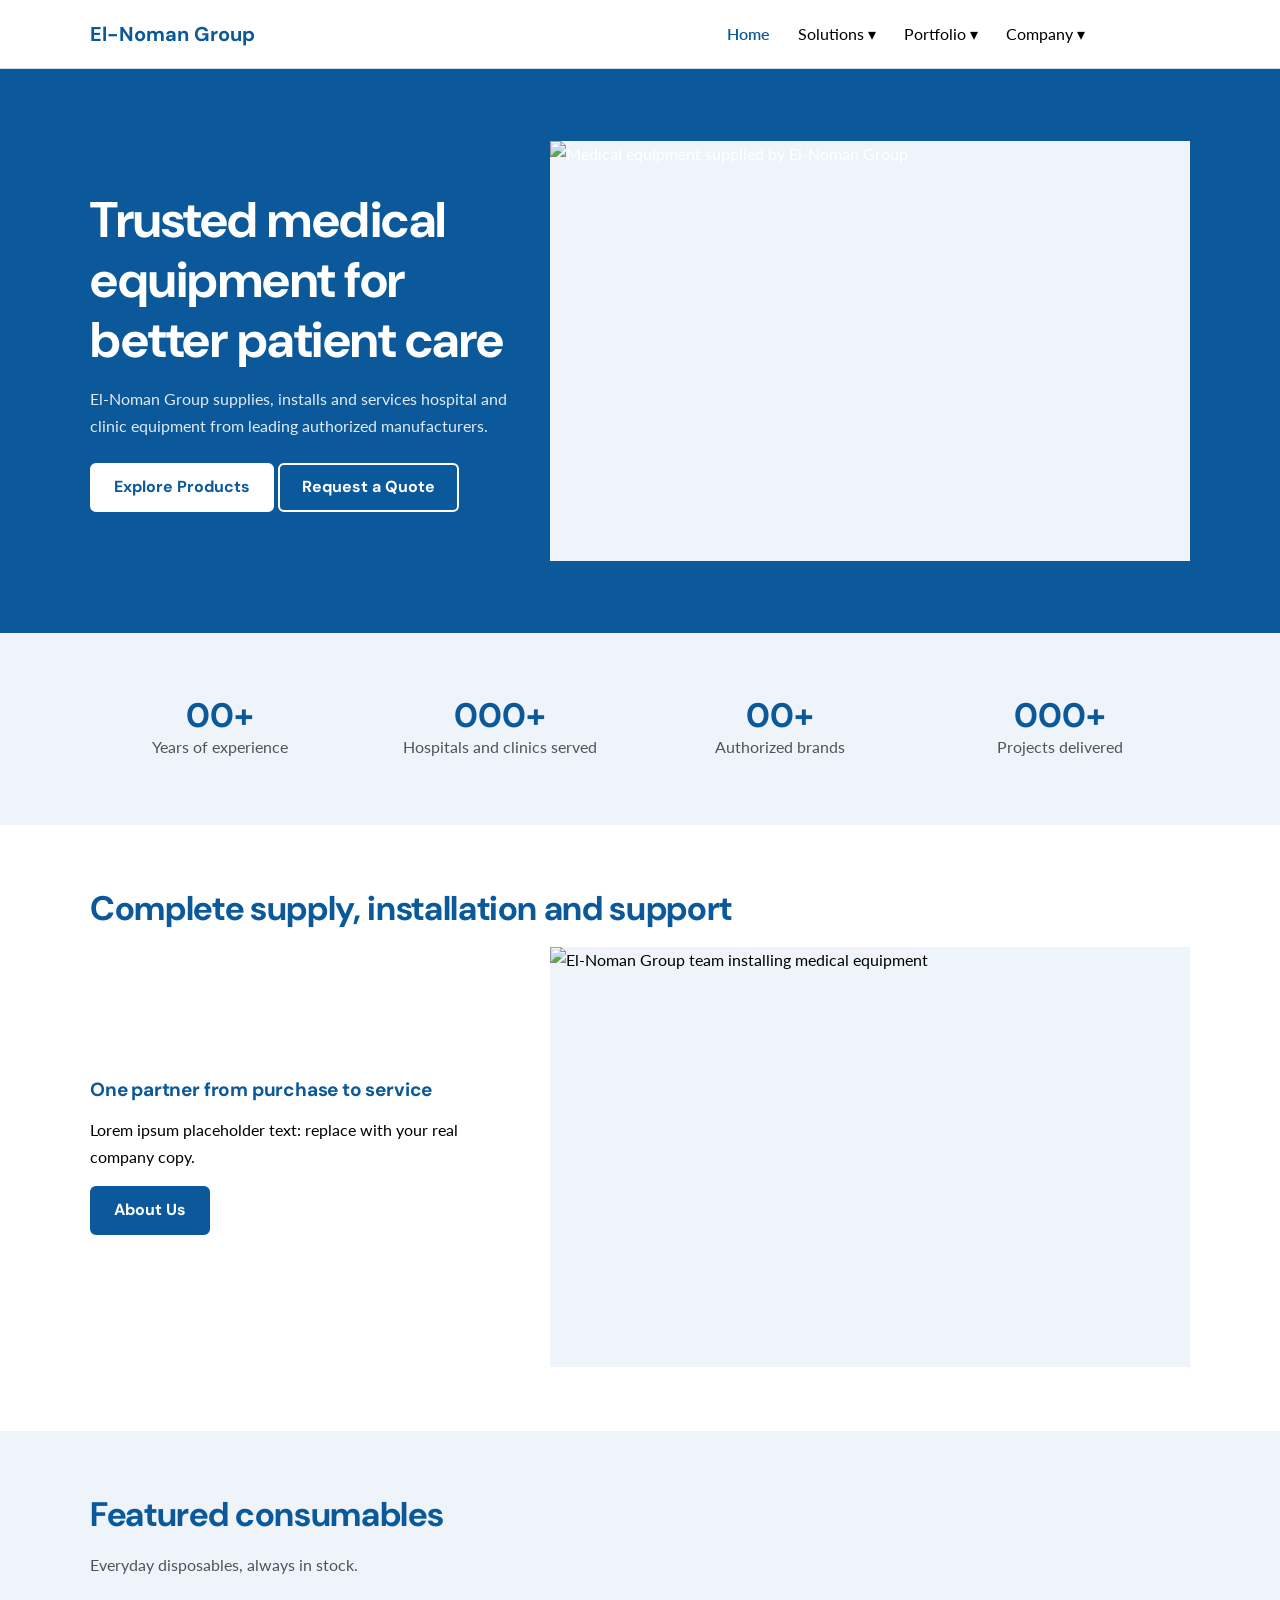
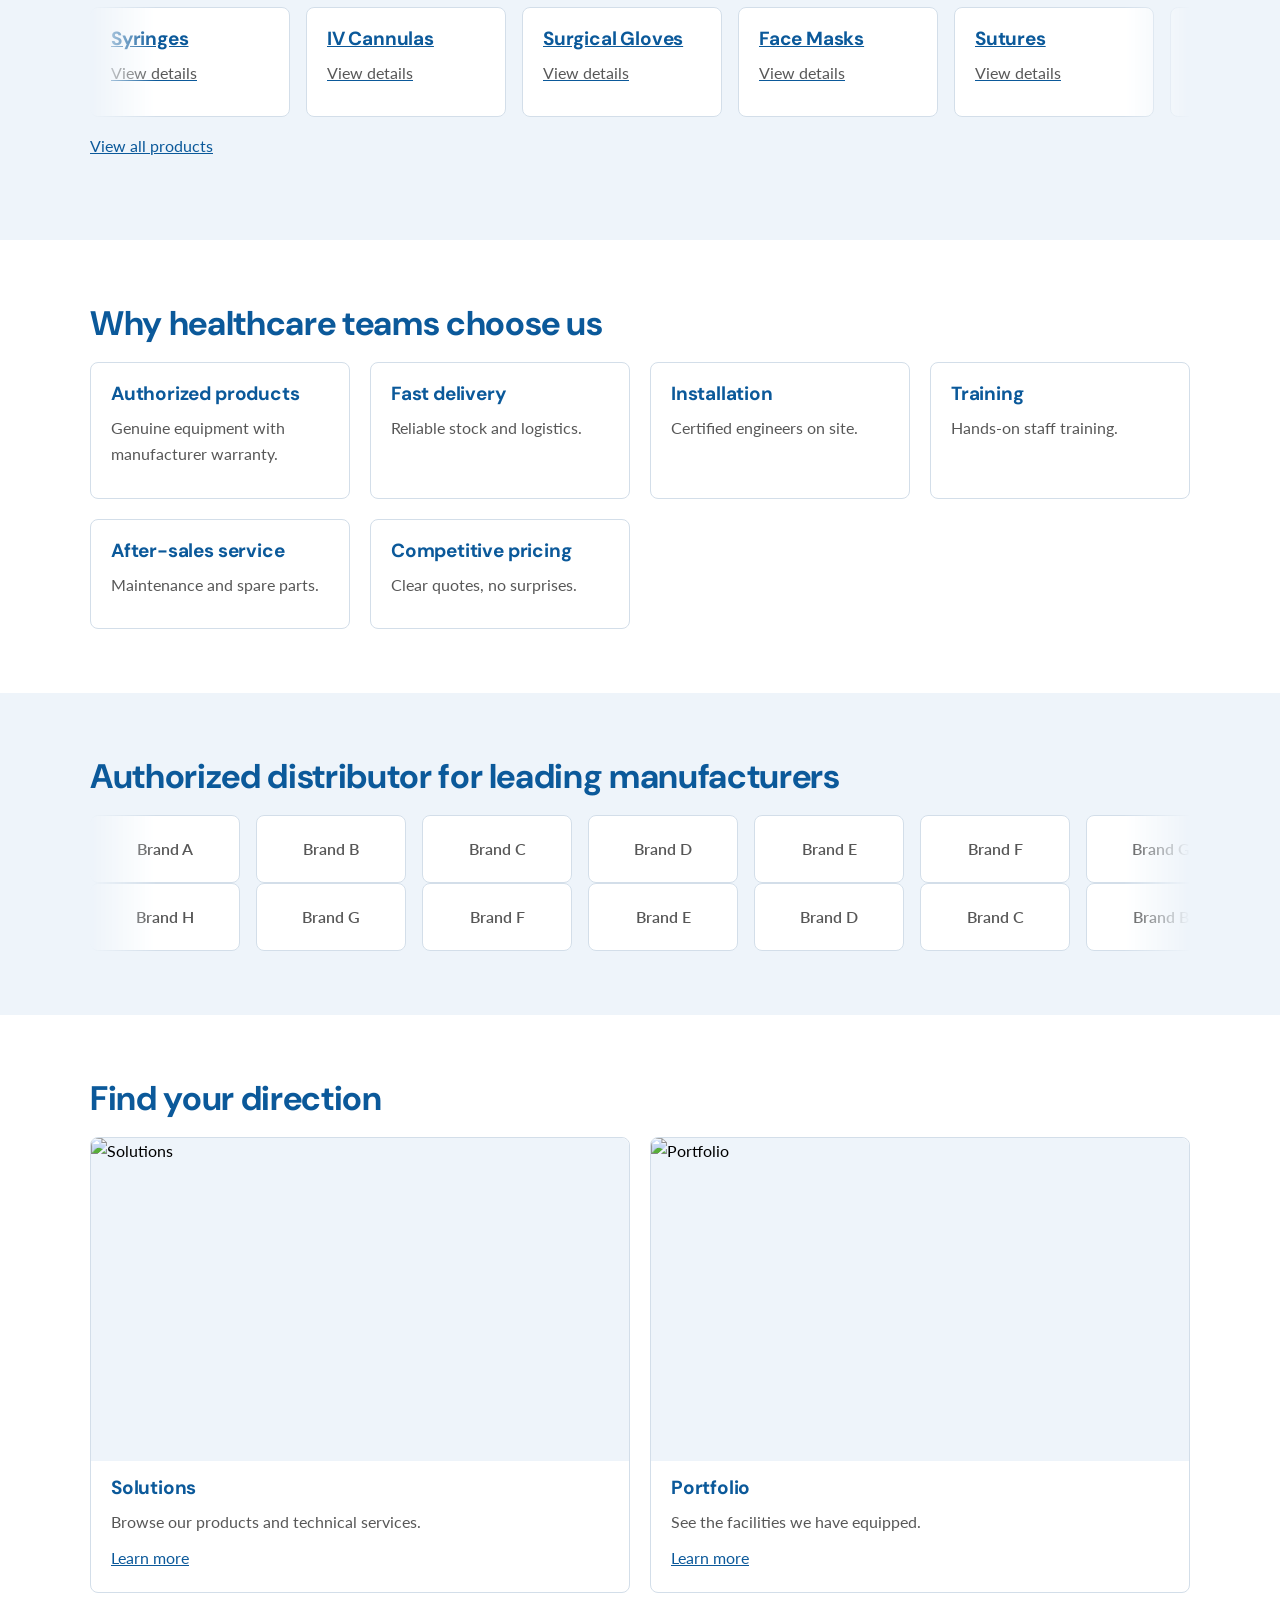
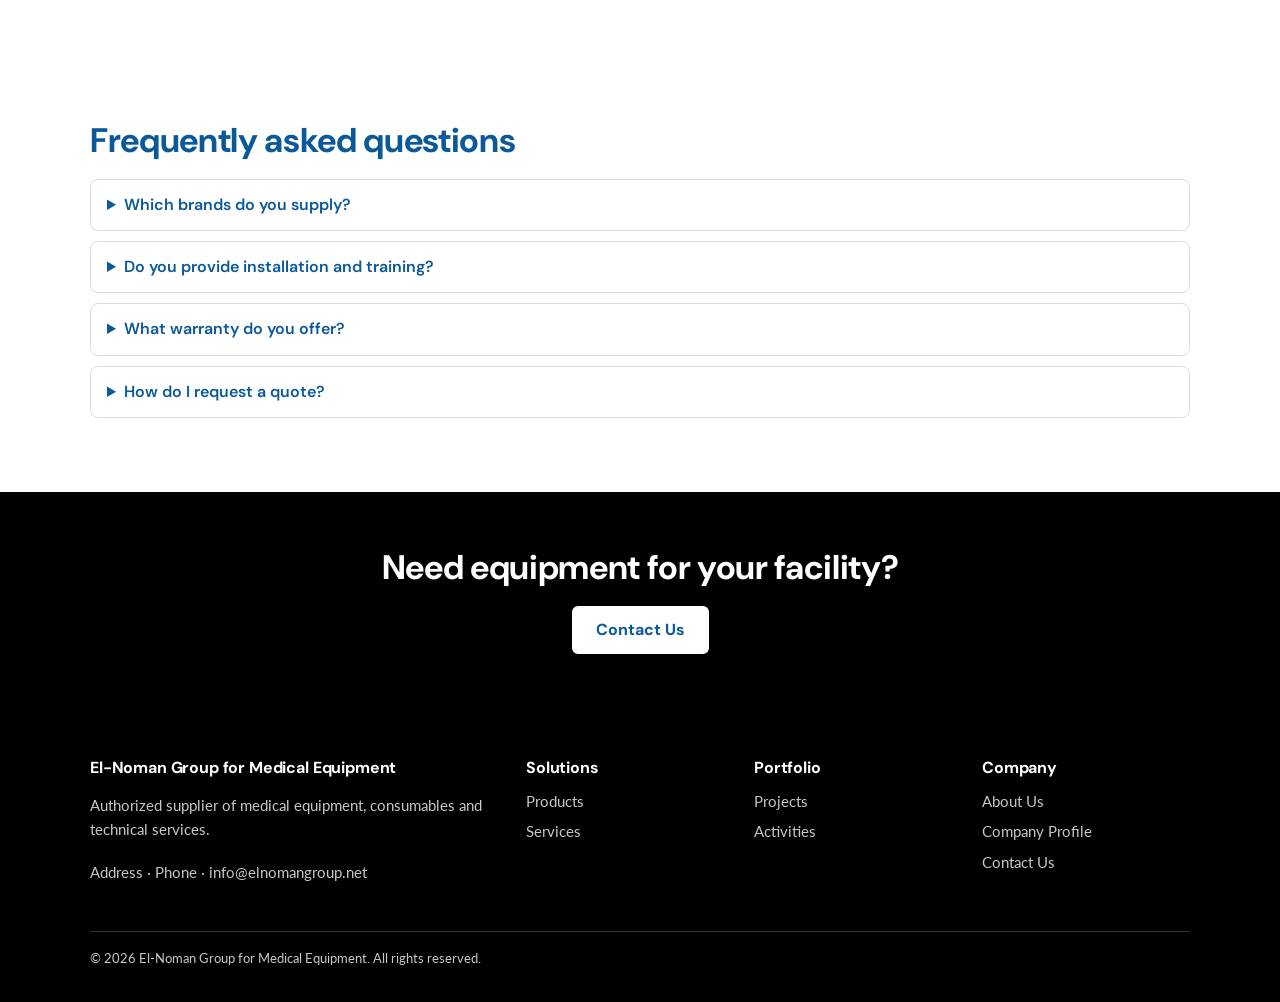
==== index.html @ f965c2d8 "Add files via upload" ====
<!DOCTYPE html>
<html lang="en">
<head>
<meta charset="utf-8">
<meta name="viewport" content="width=device-width, initial-scale=1">
<title>Medical Equipment Supplier & Distributor | El-Noman Group</title>
<meta name="description" content="El-Noman Group supplies authorized medical equipment, consumables and technical services to hospitals and clinics.">
<link rel="canonical" href="https://www.elnomangroup.net/">
<meta property="og:type" content="website">
<meta property="og:site_name" content="El-Noman Group">
<meta property="og:title" content="Medical Equipment Supplier & Distributor | El-Noman Group">
<meta property="og:description" content="El-Noman Group supplies authorized medical equipment, consumables and technical services to hospitals and clinics.">
<meta property="og:url" content="https://www.elnomangroup.net/">
<meta property="og:image" content="https://www.elnomangroup.net/images/og-image.jpg">
<meta name="twitter:card" content="summary_large_image">
<link rel="icon" href="images/favicon.png">
<link rel="preconnect" href="https://fonts.googleapis.com">
<link rel="preconnect" href="https://fonts.gstatic.com" crossorigin>
<link href="https://fonts.googleapis.com/css2?family=DM+Sans:wght@500;700&family=Lato:wght@400;700&display=swap" rel="stylesheet">
<link rel="stylesheet" href="style.css">
<script type="application/ld+json">{"@context":"https://schema.org","@type":"Organization","name":"El-Noman Group for Medical Equipment","url":"https://www.elnomangroup.net/","logo":"https://www.elnomangroup.net/images/logo.png","email":"info@elnomangroup.net"}</script>
</head>
<body>
<a class="skip" href="#main">Skip to content</a>
<header class="site"><div class="c bar"><a class="brand" href="index.html">El-Noman Group</a><button class="tgl" aria-controls="menu" aria-expanded="false">Menu</button><nav aria-label="Main"><ul class="menu" id="menu"><li><a href="index.html" aria-current=page>Home</a></li><li class="has-sub"><button aria-expanded="false" aria-haspopup="true">Solutions &#9662;</button><ul class="sub"><li><a href="products.html">Products</a></li><li><a href="services.html">Services</a></li></ul></li><li class="has-sub"><button aria-expanded="false" aria-haspopup="true">Portfolio &#9662;</button><ul class="sub"><li><a href="projects.html">Projects</a></li><li><a href="activities.html">Activities</a></li></ul></li><li class="has-sub"><button aria-expanded="false" aria-haspopup="true">Company &#9662;</button><ul class="sub"><li><a href="about.html">About Us</a></li><li><a href="company-profile.html">Company Profile</a></li></ul></li><li><a class="btn" href="contact.html">Contact</a></li></ul></nav></div></header>
<main id="main">
<div class="hero"><div class="c split"><div><h1>Trusted medical equipment for better patient care</h1><p>El-Noman Group supplies, installs and services hospital and clinic equipment from leading authorized manufacturers.</p><a class="btn" href="products.html">Explore Products</a> <a class="btn o" href="contact.html">Request a Quote</a></div><img src="images/placeholder.jpg" alt="Medical equipment supplied by El-Noman Group" width="640" height="420" loading="lazy"></div></div>
<section class="s alt"><div class="c"><h2 class="sr" style="position:absolute;left:-999px">Company at a glance</h2><div class="g stats"><div><div class="n">00+</div><p>Years of experience</p></div><div><div class="n">000+</div><p>Hospitals and clinics served</p></div><div><div class="n">00+</div><p>Authorized brands</p></div><div><div class="n">000+</div><p>Projects delivered</p></div></div></div></section><section class="s "><div class="c"><h2>Complete supply, installation and support</h2><div class="split"><div><h3>One partner from purchase to service</h3><p>Lorem ipsum placeholder text: replace with your real company copy.</p><a class="btn" href="about.html">About Us</a></div><img src="images/placeholder.jpg" alt="El-Noman Group team installing medical equipment" width="640" height="420" loading="lazy"></div></div></section><section class="s alt"><div class="c"><h2>Featured consumables</h2><p class=lead>Everyday disposables, always in stock.</p><div class="mq"><div class="trk"><a class="card item" href="products.html"><h3>Syringes</h3><p>View details</p></a><a class="card item" href="products.html"><h3>IV Cannulas</h3><p>View details</p></a><a class="card item" href="products.html"><h3>Surgical Gloves</h3><p>View details</p></a><a class="card item" href="products.html"><h3>Face Masks</h3><p>View details</p></a><a class="card item" href="products.html"><h3>Sutures</h3><p>View details</p></a><a class="card item" href="products.html"><h3>Catheters</h3><p>View details</p></a><a class="card item" href="products.html"><h3>Test Strips</h3><p>View details</p></a><a class="card item" href="products.html"><h3>Wound Dressings</h3><p>View details</p></a></div></div><p><a href="products.html">View all products</a></p></div></section><section class="s "><div class="c"><h2>Why healthcare teams choose us</h2><div class="g "><article class="card"><h3>Authorized products</h3><p>Genuine equipment with manufacturer warranty.</p></article><article class="card"><h3>Fast delivery</h3><p>Reliable stock and logistics.</p></article><article class="card"><h3>Installation</h3><p>Certified engineers on site.</p></article><article class="card"><h3>Training</h3><p>Hands-on staff training.</p></article><article class="card"><h3>After-sales service</h3><p>Maintenance and spare parts.</p></article><article class="card"><h3>Competitive pricing</h3><p>Clear quotes, no surprises.</p></article></div></div></section><section class="s alt"><div class="c"><h2>Authorized distributor for leading manufacturers</h2><div class="mq"><div class="trk"><div class="lg">Brand A</div><div class="lg">Brand B</div><div class="lg">Brand C</div><div class="lg">Brand D</div><div class="lg">Brand E</div><div class="lg">Brand F</div><div class="lg">Brand G</div><div class="lg">Brand H</div></div></div><div class="mq"><div class="trk r"><div class="lg">Brand H</div><div class="lg">Brand G</div><div class="lg">Brand F</div><div class="lg">Brand E</div><div class="lg">Brand D</div><div class="lg">Brand C</div><div class="lg">Brand B</div><div class="lg">Brand A</div></div></div></div></section><section class="s "><div class="c"><h2>Find your direction</h2><div class="g g2"><article class="card"><img src="images/placeholder.jpg" alt="Solutions" width="400" height="240" loading="lazy"><h3>Solutions</h3><p>Browse our products and technical services.</p><a href=products.html>Learn more</a></article><article class="card"><img src="images/placeholder.jpg" alt="Portfolio" width="400" height="240" loading="lazy"><h3>Portfolio</h3><p>See the facilities we have equipped.</p><a href=projects.html>Learn more</a></article></div></div></section><section class="s "><div class="c"><h2>Frequently asked questions</h2><details><summary>Which brands do you supply?</summary><p>We are an authorized distributor for the manufacturers listed above.</p></details><details><summary>Do you provide installation and training?</summary><p>Yes. Our engineers install, commission and train your staff.</p></details><details><summary>What warranty do you offer?</summary><p>Products carry the manufacturer warranty plus our local service support.</p></details><details><summary>How do I request a quote?</summary><p>Use the contact form or the Request a Quote button on any product.</p></details></div></section><section class="cta"><div class="c"><h2>Need equipment for your facility?</h2><a class="btn" href="contact.html">Contact Us</a></div></section>
</main>
<footer class="foot"><div class="c"><div class="g"><div><h2>El-Noman Group for Medical Equipment</h2><p>Authorized supplier of medical equipment, consumables and technical services.</p><p>Address &middot; Phone &middot; <a href="mailto:info@elnomangroup.net">info@elnomangroup.net</a></p></div><nav aria-label="Solutions"><h2>Solutions</h2><ul><li><a href="products.html">Products</a></li><li><a href="services.html">Services</a></li></ul></nav><nav aria-label="Portfolio"><h2>Portfolio</h2><ul><li><a href="projects.html">Projects</a></li><li><a href="activities.html">Activities</a></li></ul></nav><nav aria-label="Company"><h2>Company</h2><ul><li><a href="about.html">About Us</a></li><li><a href="company-profile.html">Company Profile</a></li><li><a href="contact.html">Contact Us</a></li></ul></nav></div><p class="copy">&copy; 2026 El-Noman Group for Medical Equipment. All rights reserved.</p></div></footer>
<script src="main.js" defer></script>
</body>
</html>
---- style.css ----
:root{--blue:#0B599A;--black:#000;--white:#fff;--ink:#000;--mut:rgba(0,0,0,.66);--bg:#EEF4FA;--ln:#D3DEE9;--fh:'DM Sans',system-ui,sans-serif}
*{box-sizing:border-box}
body{margin:0;font:16px/1.65 Lato,system-ui,-apple-system,"Segoe UI",Roboto,sans-serif;color:var(--ink);background:#fff}
img{max-width:100%;height:auto;display:block;background:var(--bg)}
a{color:var(--blue)}
h1,h2,h3,.brand,.btn,summary,legend,th,.n,.menu a,.menu button{font-family:var(--fh)}
h1,h2,h3{line-height:1.2;letter-spacing:-.01em;color:var(--blue);margin:0 0 .5em}
h2{font-size:clamp(24px,3.4vw,34px)}h3{font-size:19px}
:focus-visible{outline:3px solid var(--blue);outline-offset:2px}
.c{max-width:1140px;margin:0 auto;padding:0 20px}
.skip{position:absolute;left:-999px}.skip:focus{left:10px;top:10px;background:#fff;padding:8px;z-index:99}
.site{position:sticky;top:0;background:#fff;border-bottom:1px solid var(--ln);z-index:50}
.bar{display:flex;align-items:center;justify-content:space-between;min-height:68px}
.brand{font-weight:700;font-size:20px;color:var(--blue);text-decoration:none}
.menu,.sub{list-style:none;margin:0;padding:0}
.menu{display:flex;gap:4px;align-items:center}
.menu>li{position:relative}
.menu a,.menu button{font:inherit;color:var(--ink);background:none;border:0;padding:10px 12px;cursor:pointer;text-decoration:none;display:block;width:100%;text-align:left}
.menu a[aria-current=page]{color:var(--blue);font-weight:600}
.menu .btn{color:#fff;margin-left:8px;text-align:center}
.sub{display:none;position:absolute;left:0;top:100%;min-width:200px;background:#fff;border:1px solid var(--ln);border-radius:8px;padding:6px}
.has-sub:hover .sub,.has-sub:focus-within .sub,.has-sub.open .sub{display:block}
.tgl{display:none;font:inherit;background:none;border:1px solid var(--ln);border-radius:6px;padding:8px 12px}
.btn{display:inline-block;background:var(--blue);color:#fff;padding:11px 22px;border-radius:6px;text-decoration:none;border:2px solid var(--blue);cursor:pointer;font-size:16px;font-weight:700;line-height:1.4}
.btn:hover{background:#000;border-color:#000;color:#fff}
.hero .btn:hover,.cta .btn:hover{background:#000;border-color:#fff;color:#fff}
.btn.o{background:none;color:inherit;border-color:currentColor}
.hero{background:var(--blue);color:#fff;padding:72px 0}
.hero .btn,.cta .btn{background:#fff;color:var(--blue);border-color:#fff}
.hero .btn.o{background:none;color:#fff}
.hero h1{color:#fff;font-size:clamp(30px,5vw,50px);margin-bottom:16px}
.hero p{color:rgba(255,255,255,.88);max-width:52ch;margin:0 0 24px}
.phero{background:var(--bg);padding:40px 0;border-bottom:1px solid var(--ln)}
.phero h1{font-size:clamp(28px,4.4vw,42px)}.phero p{color:var(--mut);max-width:62ch;margin:0}
.crumbs ol{display:flex;flex-wrap:wrap;gap:6px;list-style:none;padding:0;margin:0 0 12px;font-size:14px;color:var(--mut)}
.crumbs li+li::before{content:"/";margin-right:6px}
.s{padding:64px 0}.alt{background:var(--bg)}
.lead{color:var(--mut);max-width:62ch;margin:0 0 28px}
.g{display:grid;gap:20px;grid-template-columns:repeat(auto-fit,minmax(240px,1fr))}
.g2{grid-template-columns:repeat(auto-fit,minmax(320px,1fr))}
.split{display:grid;gap:40px;grid-template-columns:1fr 1fr;align-items:center}
.card{border:1px solid var(--ln);border-radius:8px;padding:20px;background:#fff}
.card img{margin:-20px -20px 16px;max-width:calc(100% + 40px);width:calc(100% + 40px);border-radius:8px 8px 0 0}
.card p{margin:0 0 10px;color:var(--mut)}
.n{font-size:34px;font-weight:700;color:var(--blue);line-height:1.1}
.stats{text-align:center}.stats p{margin:0;color:var(--mut)}
.mq{overflow:hidden;mask-image:linear-gradient(90deg,transparent,#000 6%,#000 94%,transparent)}
.trk{display:flex;gap:16px;width:max-content;animation:mv 32s linear infinite}
.trk.r{animation-direction:reverse}.mq:hover .trk{animation-play-state:paused}
@keyframes mv{to{transform:translateX(-50%)}}
.item{width:200px;flex:none}
.lg{width:150px;height:68px;flex:none;border:1px solid var(--ln);border-radius:8px;display:grid;place-items:center;background:#fff;color:var(--mut);font-weight:600}
.chips{display:flex;flex-wrap:wrap;gap:8px;margin:0 0 20px;padding:0;list-style:none}
.chips a{display:block;border:1px solid var(--ln);border-radius:20px;padding:5px 14px;text-decoration:none;color:var(--ink);font-size:14px}
.side{display:grid;gap:32px;grid-template-columns:240px 1fr}
.side fieldset{border:1px solid var(--ln);border-radius:8px;margin:0 0 14px;padding:12px 16px}
.side legend{font-weight:600;color:var(--blue)}.side label{display:block}
.row{display:grid;grid-template-columns:96px 1fr auto;gap:16px;align-items:center;border:1px solid var(--ln);border-radius:8px;padding:14px;margin-bottom:12px}
.row h3{margin:0}.row p{margin:0;color:var(--mut);font-size:14px}
table{border-collapse:collapse;width:100%}th,td{text-align:left;padding:10px 12px;border-bottom:1px solid var(--ln)}th{width:34%;color:var(--blue)}
details{border:1px solid var(--ln);border-radius:8px;padding:12px 16px;margin-bottom:10px;background:#fff}
summary{font-weight:600;cursor:pointer;color:var(--blue)}
form label{display:block;font-weight:600;margin:14px 0 4px}
input,select,textarea{width:100%;font:inherit;padding:10px 12px;border:1px solid var(--ln);border-radius:6px;background:#fff}
.cta{background:#000;color:#fff;text-align:center;padding:56px 0}.cta h2{color:#fff}
.foot{background:#000;color:rgba(255,255,255,.78);padding:48px 0 20px;font-size:15px}
.foot h2{font-size:16px;color:#fff}.foot ul{list-style:none;margin:0;padding:0}.foot a{color:rgba(255,255,255,.78);text-decoration:none;display:inline-block;padding:3px 0}
.foot .g{grid-template-columns:2fr 1fr 1fr 1fr}.copy{border-top:1px solid rgba(255,255,255,.2);margin-top:28px;padding-top:16px;font-size:13px}
@media(max-width:860px){
.tgl{display:block}
.menu{display:none;position:absolute;left:0;right:0;top:100%;background:#fff;flex-direction:column;align-items:stretch;padding:8px 20px 16px;border-bottom:1px solid var(--ln)}
.menu.open{display:flex}.sub{position:static;border:0;padding:0 0 0 14px}.has-sub:hover .sub{display:none}.has-sub.open .sub{display:block}
.split,.side,.foot .g{grid-template-columns:1fr}.row{grid-template-columns:72px 1fr}.row .btn{grid-column:1/-1;text-align:center}.s{padding:44px 0}}
@media(prefers-reduced-motion:reduce){.trk{animation:none}.mq{overflow-x:auto;mask-image:none}}
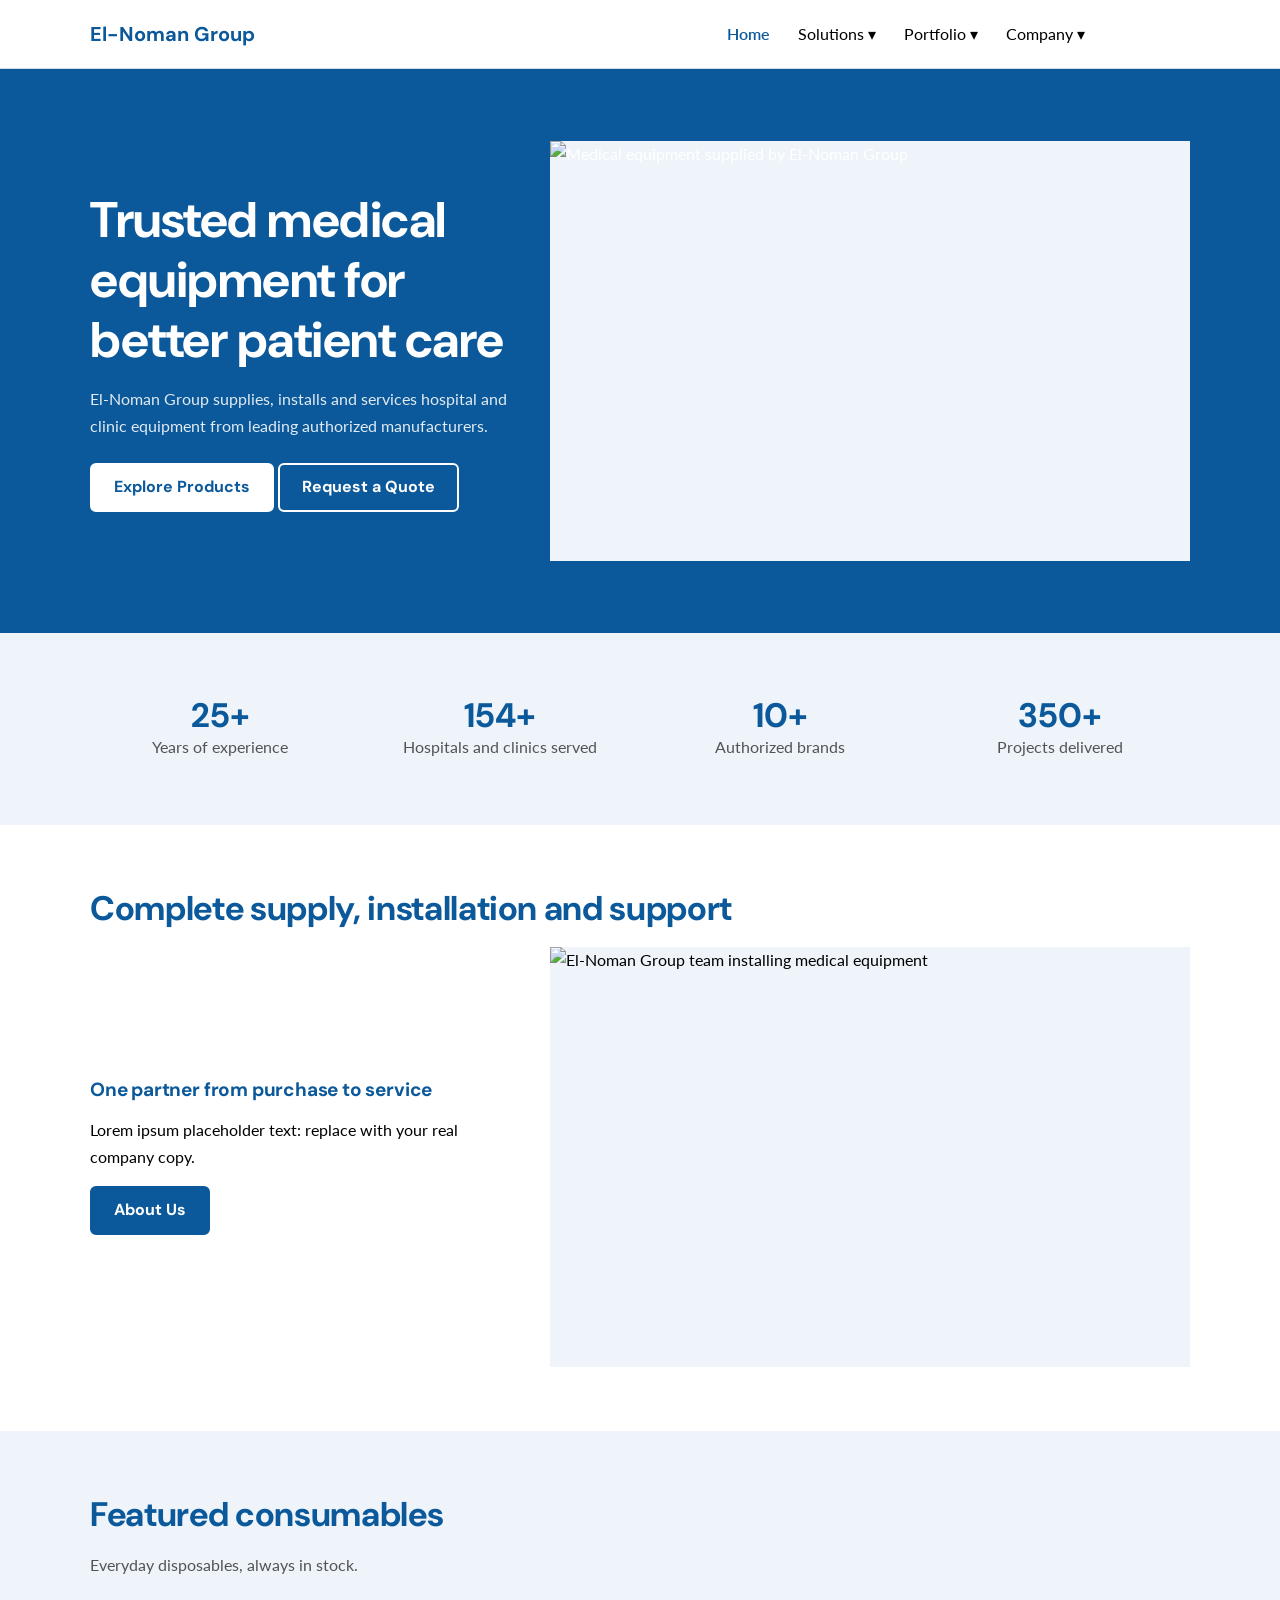
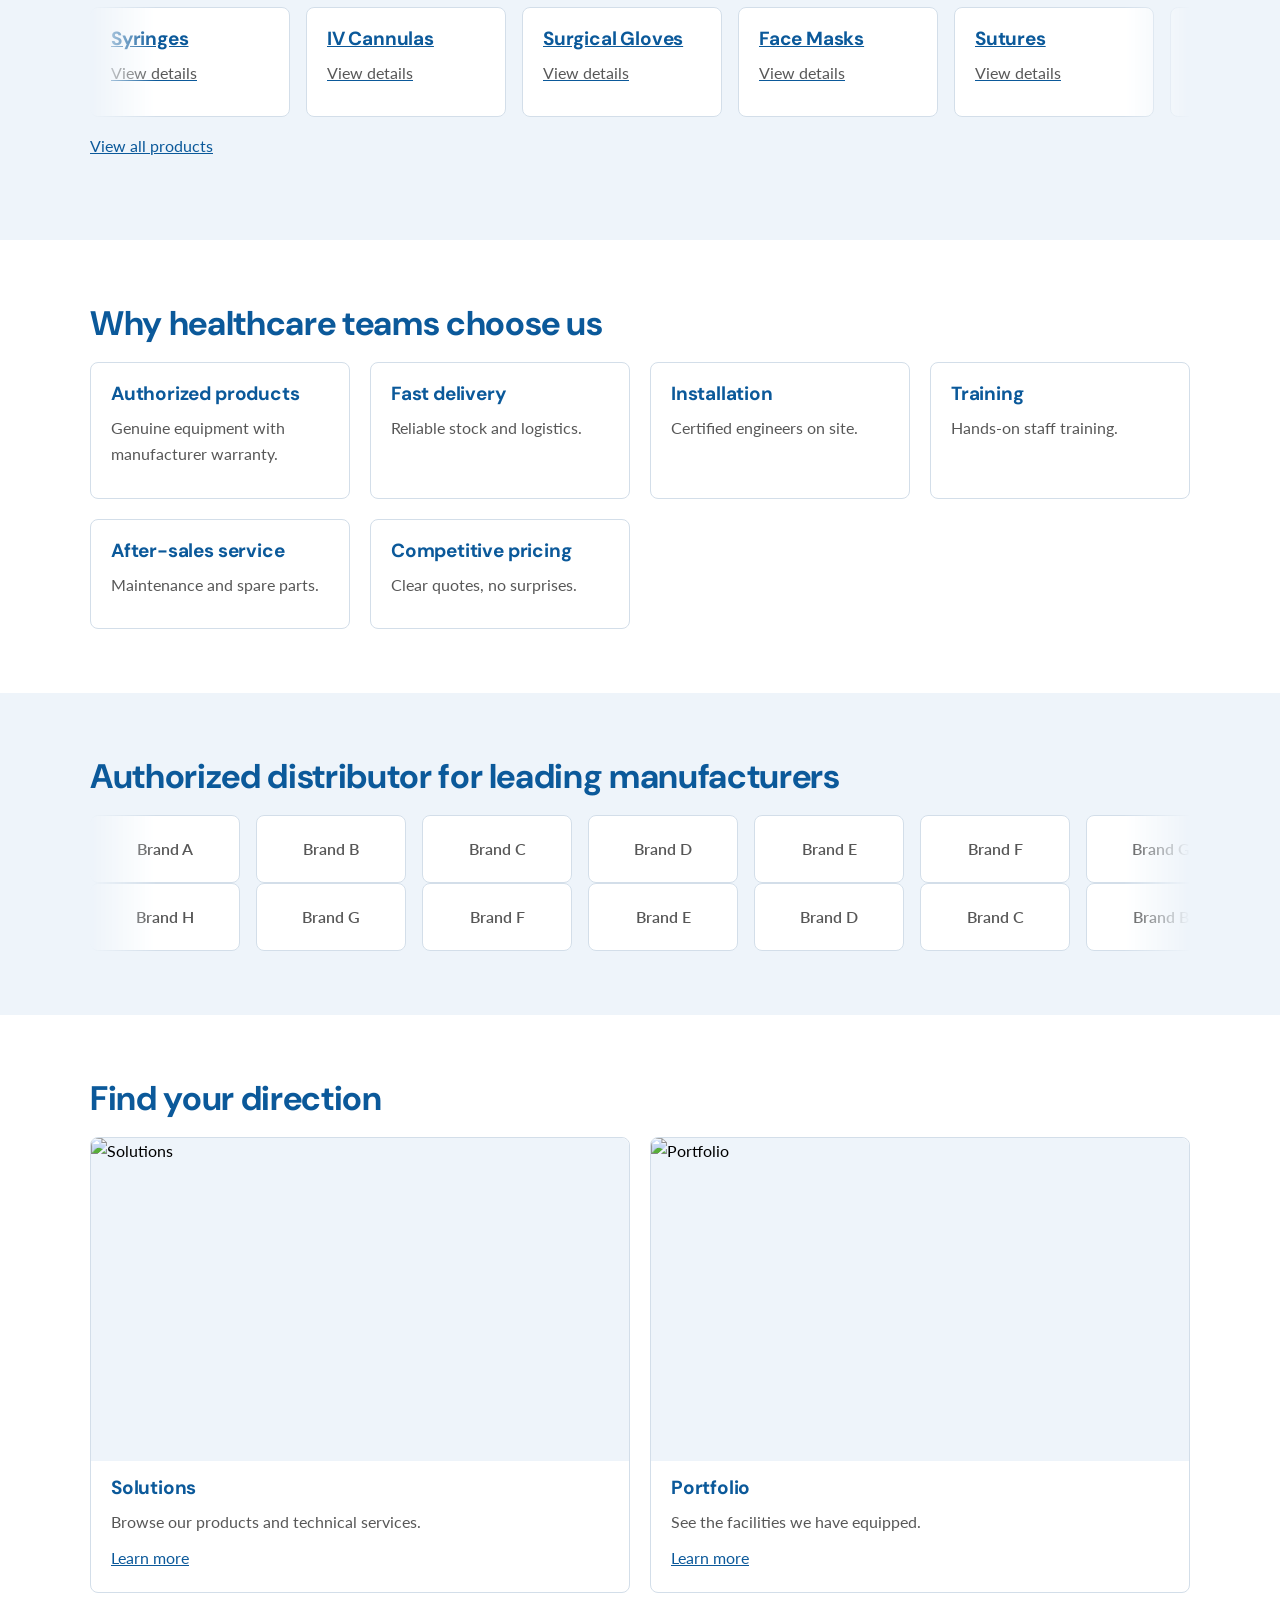
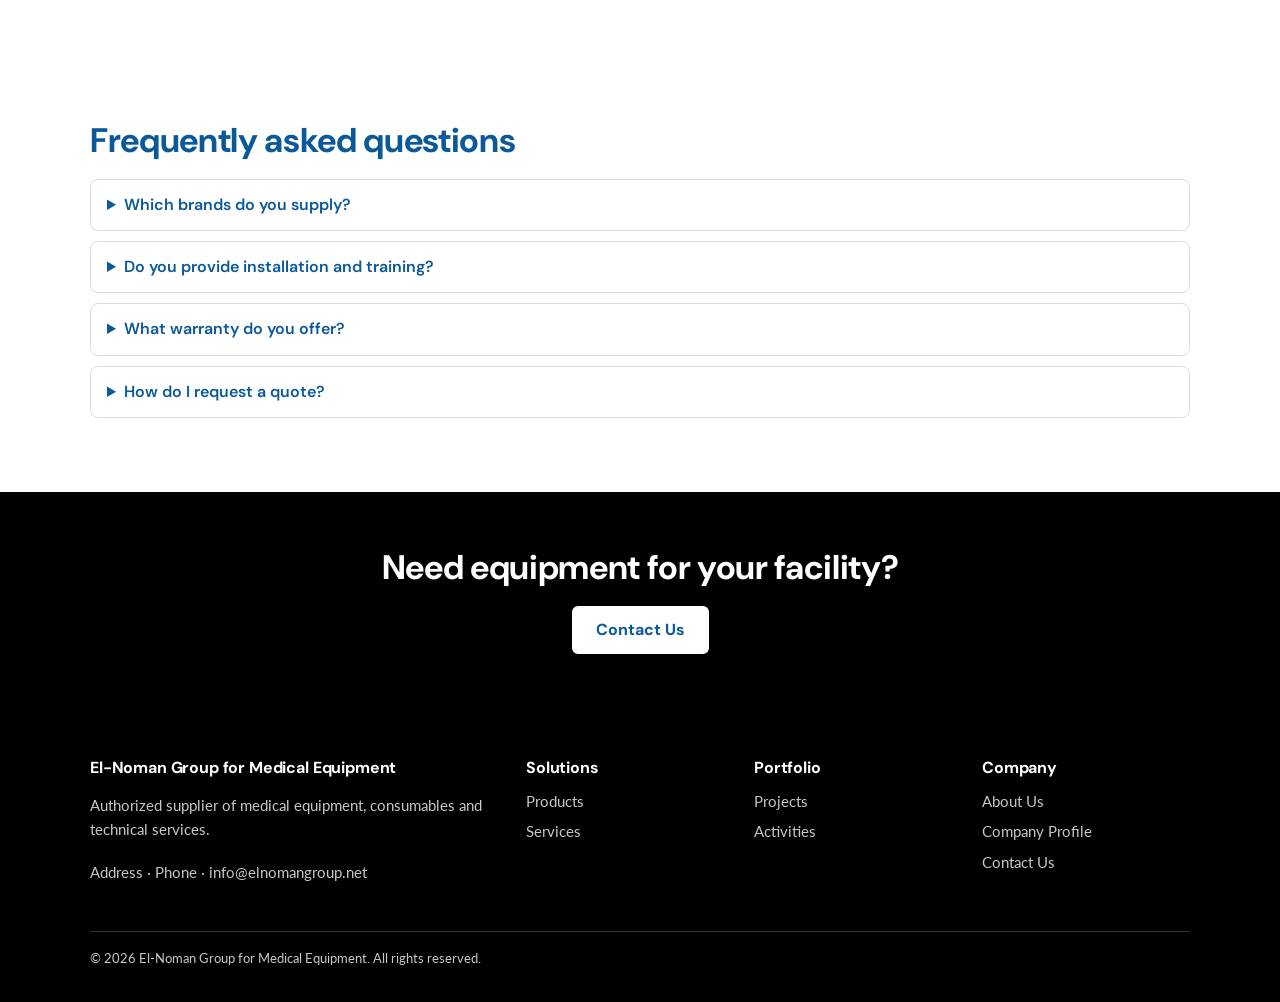
==== commit b7e5513d: "Update company statistics and content in index.html" ====
--- a/index.html
+++ b/index.html
@@ -25,9 +25,9 @@
 <header class="site"><div class="c bar"><a class="brand" href="index.html">El-Noman Group</a><button class="tgl" aria-controls="menu" aria-expanded="false">Menu</button><nav aria-label="Main"><ul class="menu" id="menu"><li><a href="index.html" aria-current=page>Home</a></li><li class="has-sub"><button aria-expanded="false" aria-haspopup="true">Solutions &#9662;</button><ul class="sub"><li><a href="products.html">Products</a></li><li><a href="services.html">Services</a></li></ul></li><li class="has-sub"><button aria-expanded="false" aria-haspopup="true">Portfolio &#9662;</button><ul class="sub"><li><a href="projects.html">Projects</a></li><li><a href="activities.html">Activities</a></li></ul></li><li class="has-sub"><button aria-expanded="false" aria-haspopup="true">Company &#9662;</button><ul class="sub"><li><a href="about.html">About Us</a></li><li><a href="company-profile.html">Company Profile</a></li></ul></li><li><a class="btn" href="contact.html">Contact</a></li></ul></nav></div></header>
 <main id="main">
 <div class="hero"><div class="c split"><div><h1>Trusted medical equipment for better patient care</h1><p>El-Noman Group supplies, installs and services hospital and clinic equipment from leading authorized manufacturers.</p><a class="btn" href="products.html">Explore Products</a> <a class="btn o" href="contact.html">Request a Quote</a></div><img src="images/placeholder.jpg" alt="Medical equipment supplied by El-Noman Group" width="640" height="420" loading="lazy"></div></div>
-<section class="s alt"><div class="c"><h2 class="sr" style="position:absolute;left:-999px">Company at a glance</h2><div class="g stats"><div><div class="n">00+</div><p>Years of experience</p></div><div><div class="n">000+</div><p>Hospitals and clinics served</p></div><div><div class="n">00+</div><p>Authorized brands</p></div><div><div class="n">000+</div><p>Projects delivered</p></div></div></div></section><section class="s "><div class="c"><h2>Complete supply, installation and support</h2><div class="split"><div><h3>One partner from purchase to service</h3><p>Lorem ipsum placeholder text: replace with your real company copy.</p><a class="btn" href="about.html">About Us</a></div><img src="images/placeholder.jpg" alt="El-Noman Group team installing medical equipment" width="640" height="420" loading="lazy"></div></div></section><section class="s alt"><div class="c"><h2>Featured consumables</h2><p class=lead>Everyday disposables, always in stock.</p><div class="mq"><div class="trk"><a class="card item" href="products.html"><h3>Syringes</h3><p>View details</p></a><a class="card item" href="products.html"><h3>IV Cannulas</h3><p>View details</p></a><a class="card item" href="products.html"><h3>Surgical Gloves</h3><p>View details</p></a><a class="card item" href="products.html"><h3>Face Masks</h3><p>View details</p></a><a class="card item" href="products.html"><h3>Sutures</h3><p>View details</p></a><a class="card item" href="products.html"><h3>Catheters</h3><p>View details</p></a><a class="card item" href="products.html"><h3>Test Strips</h3><p>View details</p></a><a class="card item" href="products.html"><h3>Wound Dressings</h3><p>View details</p></a></div></div><p><a href="products.html">View all products</a></p></div></section><section class="s "><div class="c"><h2>Why healthcare teams choose us</h2><div class="g "><article class="card"><h3>Authorized products</h3><p>Genuine equipment with manufacturer warranty.</p></article><article class="card"><h3>Fast delivery</h3><p>Reliable stock and logistics.</p></article><article class="card"><h3>Installation</h3><p>Certified engineers on site.</p></article><article class="card"><h3>Training</h3><p>Hands-on staff training.</p></article><article class="card"><h3>After-sales service</h3><p>Maintenance and spare parts.</p></article><article class="card"><h3>Competitive pricing</h3><p>Clear quotes, no surprises.</p></article></div></div></section><section class="s alt"><div class="c"><h2>Authorized distributor for leading manufacturers</h2><div class="mq"><div class="trk"><div class="lg">Brand A</div><div class="lg">Brand B</div><div class="lg">Brand C</div><div class="lg">Brand D</div><div class="lg">Brand E</div><div class="lg">Brand F</div><div class="lg">Brand G</div><div class="lg">Brand H</div></div></div><div class="mq"><div class="trk r"><div class="lg">Brand H</div><div class="lg">Brand G</div><div class="lg">Brand F</div><div class="lg">Brand E</div><div class="lg">Brand D</div><div class="lg">Brand C</div><div class="lg">Brand B</div><div class="lg">Brand A</div></div></div></div></section><section class="s "><div class="c"><h2>Find your direction</h2><div class="g g2"><article class="card"><img src="images/placeholder.jpg" alt="Solutions" width="400" height="240" loading="lazy"><h3>Solutions</h3><p>Browse our products and technical services.</p><a href=products.html>Learn more</a></article><article class="card"><img src="images/placeholder.jpg" alt="Portfolio" width="400" height="240" loading="lazy"><h3>Portfolio</h3><p>See the facilities we have equipped.</p><a href=projects.html>Learn more</a></article></div></div></section><section class="s "><div class="c"><h2>Frequently asked questions</h2><details><summary>Which brands do you supply?</summary><p>We are an authorized distributor for the manufacturers listed above.</p></details><details><summary>Do you provide installation and training?</summary><p>Yes. Our engineers install, commission and train your staff.</p></details><details><summary>What warranty do you offer?</summary><p>Products carry the manufacturer warranty plus our local service support.</p></details><details><summary>How do I request a quote?</summary><p>Use the contact form or the Request a Quote button on any product.</p></details></div></section><section class="cta"><div class="c"><h2>Need equipment for your facility?</h2><a class="btn" href="contact.html">Contact Us</a></div></section>
+<section class="s alt"><div class="c"><h2 class="sr" style="position:absolute;left:-999px">Company at a glance</h2><div class="g stats"><div><div class="n">25+</div><p>Years of experience</p></div><div><div class="n">154+</div><p>Hospitals and clinics served</p></div><div><div class="n">10+</div><p>Authorized brands</p></div><div><div class="n">350+</div><p>Projects delivered</p></div></div></div></section><section class="s "><div class="c"><h2>Complete supply, installation and support</h2><div class="split"><div><h3>One partner from purchase to service</h3><p>Lorem ipsum placeholder text: replace with your real company copy.</p><a class="btn" href="about.html">About Us</a></div><img src="images/placeholder.jpg" alt="El-Noman Group team installing medical equipment" width="640" height="420" loading="lazy"></div></div></section><section class="s alt"><div class="c"><h2>Featured consumables</h2><p class=lead>Everyday disposables, always in stock.</p><div class="mq"><div class="trk"><a class="card item" href="products.html"><h3>Syringes</h3><p>View details</p></a><a class="card item" href="products.html"><h3>IV Cannulas</h3><p>View details</p></a><a class="card item" href="products.html"><h3>Surgical Gloves</h3><p>View details</p></a><a class="card item" href="products.html"><h3>Face Masks</h3><p>View details</p></a><a class="card item" href="products.html"><h3>Sutures</h3><p>View details</p></a><a class="card item" href="products.html"><h3>Catheters</h3><p>View details</p></a><a class="card item" href="products.html"><h3>Test Strips</h3><p>View details</p></a><a class="card item" href="products.html"><h3>Wound Dressings</h3><p>View details</p></a></div></div><p><a href="products.html">View all products</a></p></div></section><section class="s "><div class="c"><h2>Why healthcare teams choose us</h2><div class="g "><article class="card"><h3>Authorized products</h3><p>Genuine equipment with manufacturer warranty.</p></article><article class="card"><h3>Fast delivery</h3><p>Reliable stock and logistics.</p></article><article class="card"><h3>Installation</h3><p>Certified engineers on site.</p></article><article class="card"><h3>Training</h3><p>Hands-on staff training.</p></article><article class="card"><h3>After-sales service</h3><p>Maintenance and spare parts.</p></article><article class="card"><h3>Competitive pricing</h3><p>Clear quotes, no surprises.</p></article></div></div></section><section class="s alt"><div class="c"><h2>Authorized distributor for leading manufacturers</h2><div class="mq"><div class="trk"><div class="lg">Brand A</div><div class="lg">Brand B</div><div class="lg">Brand C</div><div class="lg">Brand D</div><div class="lg">Brand E</div><div class="lg">Brand F</div><div class="lg">Brand G</div><div class="lg">Brand H</div></div></div><div class="mq"><div class="trk r"><div class="lg">Brand H</div><div class="lg">Brand G</div><div class="lg">Brand F</div><div class="lg">Brand E</div><div class="lg">Brand D</div><div class="lg">Brand C</div><div class="lg">Brand B</div><div class="lg">Brand A</div></div></div></div></section><section class="s "><div class="c"><h2>Find your direction</h2><div class="g g2"><article class="card"><img src="images/placeholder.jpg" alt="Solutions" width="400" height="240" loading="lazy"><h3>Solutions</h3><p>Browse our products and technical services.</p><a href=products.html>Learn more</a></article><article class="card"><img src="images/placeholder.jpg" alt="Portfolio" width="400" height="240" loading="lazy"><h3>Portfolio</h3><p>See the facilities we have equipped.</p><a href=projects.html>Learn more</a></article></div></div></section><section class="s "><div class="c"><h2>Frequently asked questions</h2><details><summary>Which brands do you supply?</summary><p>We are an authorized distributor for the manufacturers listed above.</p></details><details><summary>Do you provide installation and training?</summary><p>Yes. Our engineers install, commission and train your staff.</p></details><details><summary>What warranty do you offer?</summary><p>Products carry the manufacturer warranty plus our local service support.</p></details><details><summary>How do I request a quote?</summary><p>Use the contact form or the Request a Quote button on any product.</p></details></div></section><section class="cta"><div class="c"><h2>Need equipment for your facility?</h2><a class="btn" href="contact.html">Contact Us</a></div></section>
 </main>
 <footer class="foot"><div class="c"><div class="g"><div><h2>El-Noman Group for Medical Equipment</h2><p>Authorized supplier of medical equipment, consumables and technical services.</p><p>Address &middot; Phone &middot; <a href="mailto:info@elnomangroup.net">info@elnomangroup.net</a></p></div><nav aria-label="Solutions"><h2>Solutions</h2><ul><li><a href="products.html">Products</a></li><li><a href="services.html">Services</a></li></ul></nav><nav aria-label="Portfolio"><h2>Portfolio</h2><ul><li><a href="projects.html">Projects</a></li><li><a href="activities.html">Activities</a></li></ul></nav><nav aria-label="Company"><h2>Company</h2><ul><li><a href="about.html">About Us</a></li><li><a href="company-profile.html">Company Profile</a></li><li><a href="contact.html">Contact Us</a></li></ul></nav></div><p class="copy">&copy; 2026 El-Noman Group for Medical Equipment. All rights reserved.</p></div></footer>
 <script src="main.js" defer></script>
 </body>
-</html>+</html>
--- a/style.css
+++ b/style.css
@@ -72,3 +72,5 @@
 .menu.open{display:flex}.sub{position:static;border:0;padding:0 0 0 14px}.has-sub:hover .sub{display:none}.has-sub.open .sub{display:block}
 .split,.side,.foot .g{grid-template-columns:1fr}.row{grid-template-columns:72px 1fr}.row .btn{grid-column:1/-1;text-align:center}.s{padding:44px 0}}
 @media(prefers-reduced-motion:reduce){.trk{animation:none}.mq{overflow-x:auto;mask-image:none}}
+.n{font-variant-numeric:tabular-nums}
+.vh{position:absolute;width:1px;height:1px;overflow:hidden;clip:rect(0 0 0 0);white-space:nowrap}
